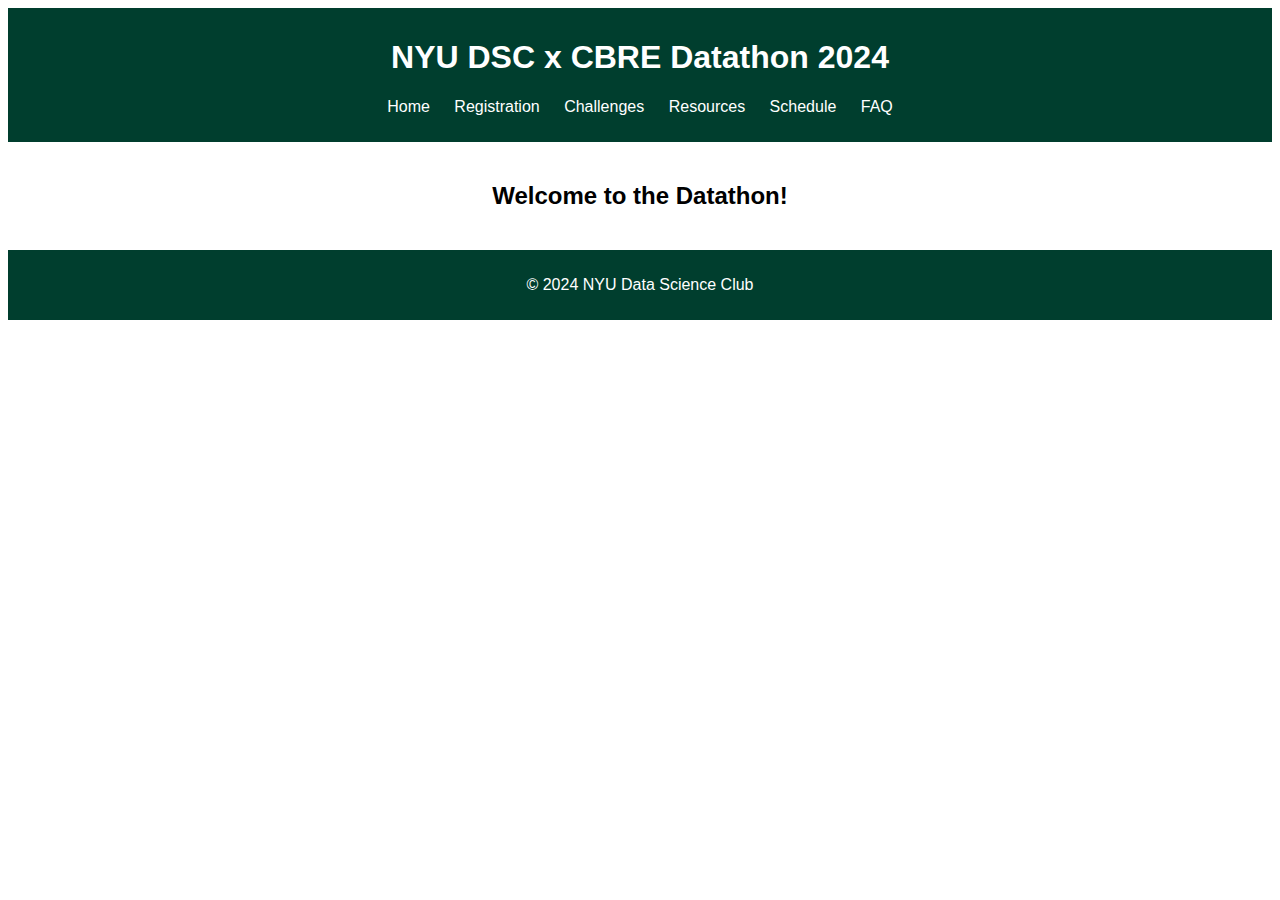
==== index.html @ 9a7a97ea "A template to start with!" ====
<!DOCTYPE html>
<html lang="en">
<head>
    <meta charset="UTF-8">
    <meta name="viewport" content="width=device-width, initial-scale=1.0">
    <title>NYU DSC Datathon 2024</title>
    <link rel="stylesheet" href="./styles/style.css">
    <script src="https://code.jquery.com/jquery-1.10.2.js"></script>
    <script src="./components/navbar/navbar.js"></script>
    <script src="scripts.js"></script>
</head>
<body>
    <div id="navbar-container"><!-- Navigation bar will be loaded here --></div>
    <main>
        <section>
            <h2>Welcome to the Datathon!</h2>
            <!-- Content here -->
        </section>
    </main>
    <footer>
        <p>&copy; 2024 NYU Data Science Club</p>
    </footer>
</body>
</html>
---- styles/style.css ----
:root {
    --cbre-green: #003e2e;
    --cbre-light-green: #01ae83;
    --nyu-violet: #57068C;
    --nyu-black: #000000;
    --nyu-white: #FFFFFF;
}

body {
    font-family: Arial, sans-serif;
    color: var(--nyu-black);
}

header, footer {
    background-color: var(--cbre-green);
    color: var(--nyu-white);
    padding: 10px 0;
    text-align: center;
}

nav ul {
    list-style-type: none;
    padding: 0;
}

nav ul li {
    display: inline;
    margin: 0 10px;
}

nav ul li a {
    color: var(--nyu-white);
    text-decoration: none;
}

main {
    padding: 20px;
    text-align: center;
}
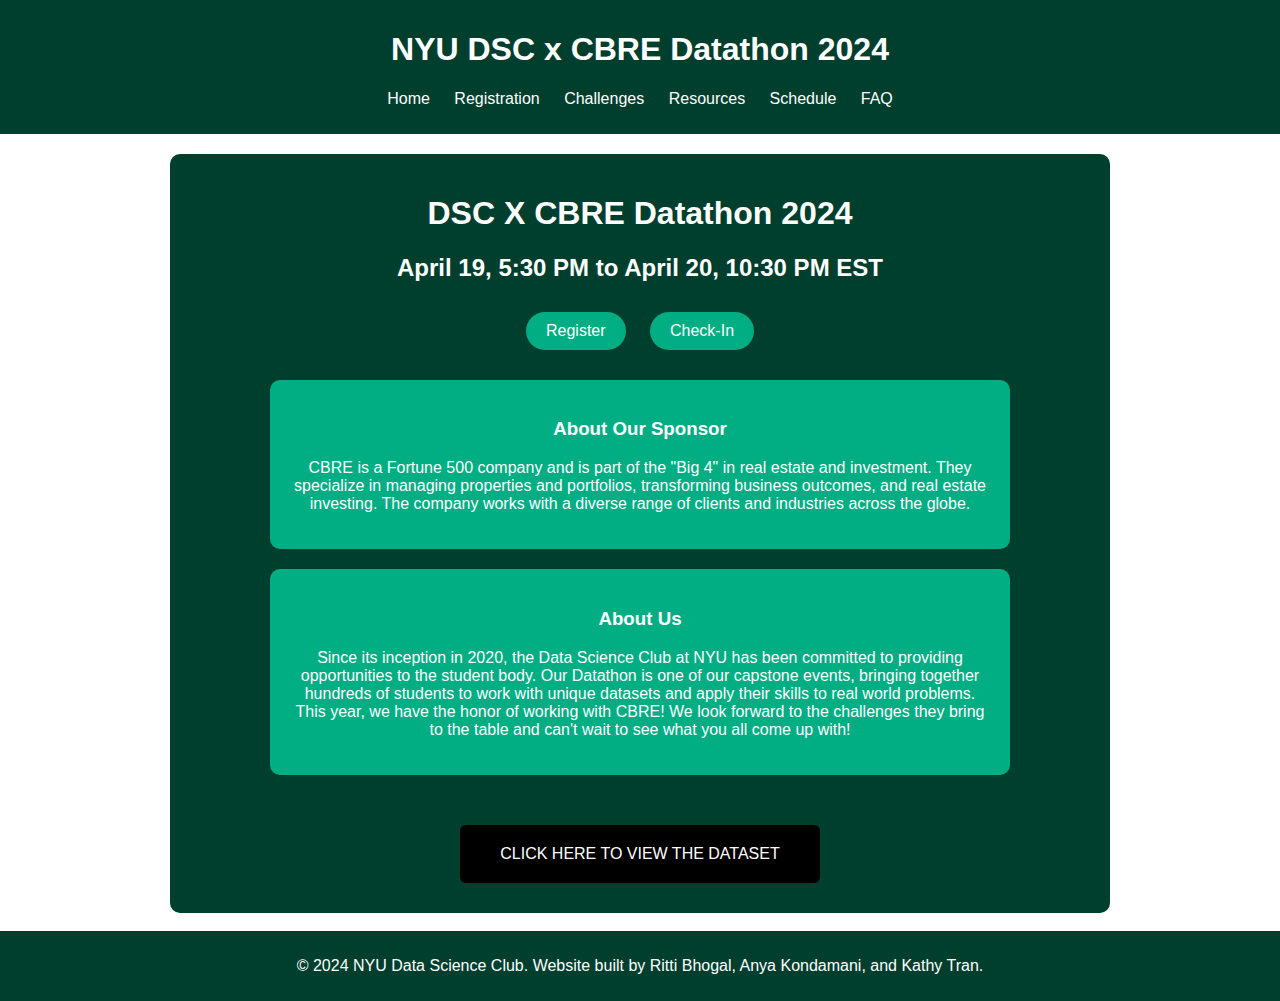
==== commit 81e4f924: "small adjustments" ====
--- a/index.html
+++ b/index.html
@@ -1,24 +1,67 @@
 <!DOCTYPE html>
 <html lang="en">
 <head>
-    <meta charset="UTF-8">
-    <meta name="viewport" content="width=device-width, initial-scale=1.0">
-    <title>NYU DSC Datathon 2024</title>
-    <link rel="stylesheet" href="./styles/style.css">
-    <script src="https://code.jquery.com/jquery-1.10.2.js"></script>
-    <script src="./components/navbar/navbar.js"></script>
-    <script src="scripts.js"></script>
+  <meta charset="UTF-8">
+  <meta name="viewport" content="width=device-width, initial-scale=1.0">
+  <title>NYU DSC Datathon 2024</title>
+  <link rel="stylesheet" href="./styles/style.css">
+  <link rel="stylesheet" href="homepage.css">
+  <script src="https://code.jquery.com/jquery-1.10.2.js"></script>
+  <script src="/components/navbar/navbar.js"></script>
+  <script src="scripts.js"></script>
 </head>
 <body>
-    <div id="navbar-container"><!-- Navigation bar will be loaded here --></div>
-    <main>
-        <section>
-            <h2>Welcome to the Datathon!</h2>
-            <!-- Content here -->
-        </section>
-    </main>
-    <footer>
-        <p>&copy; 2024 NYU Data Science Club</p>
-    </footer>
+  <div id="navbar-container"><!-- Navigation bar will be loaded here --></div>
+
+<script>
+var hackathonDate = new Date("Apr 19, 2024 17:30:00").getTime();
+
+var x = setInterval(function() {
+
+  var now = new Date().getTime();
+  
+  var distance = hackathonDate - now;
+  
+  var days = Math.floor(distance / (1000 * 60 * 60 * 24));
+  var hours = Math.floor((distance % (1000 * 60 * 60 * 24)) / (1000 * 60 * 60));
+  var minutes = Math.floor((distance % (1000 * 60 * 60)) / (1000 * 60));
+  var seconds = Math.floor((distance % (1000 * 60)) / 1000);
+  
+  document.getElementById("countdown").innerHTML = "Time until the Datathon begins: " + days + "d " + hours + "h "
+  + minutes + "m " + seconds + "s ";
+
+  if (distance < 0) {
+    clearInterval(x);
+    document.getElementById("countdown").innerHTML = "The Datathon has started! Good luck!";
+  }
+}, 1000);
+</script>
+  <div class="container">
+    <h1>DSC X CBRE Datathon 2024</h1>
+    <div id="countdown" style="font-size: 36px;"></div>
+    <h2>April 19, 5:30 PM to April 20, 10:30 PM EST</h2>
+    <a href="https://example.com/signup" class="button">Register</a>
+    <a href="https://example.com/checkin" class="button">Check-In</a>
+    <div class="cbre">
+        <h3>About Our Sponsor</h3>
+        <p>CBRE is a Fortune 500 company and is part of the "Big 4" in real estate and investment. They 
+            specialize in managing properties and portfolios, transforming business outcomes, and real estate investing.
+            The company works with a diverse range of clients and industries across the globe. 
+        </p>
+    </div>
+    <div class="us">
+        <h3>About Us</h3>
+        <p>Since its inception in 2020, the Data Science Club at NYU has been committed to providing opportunities to the student body. 
+            Our Datathon is one of our capstone events, bringing together hundreds of students to work with unique datasets and apply their skills to real world problems. 
+            This year, we have the honor of working with CBRE! We look forward to the challenges they bring to the table and can't wait to see what you all come up with!</p>
+    </div>
+    <div class="space">
+        <a href="https://example.com/dataset" class="dataset">CLICK HERE TO VIEW THE DATASET</a>
+    </div>
+  </div>
+  <br><br>
+  <footer>
+    <p>&copy; 2024 NYU Data Science Club. Website built by Ritti Bhogal, Anya Kondamani, and Kathy Tran.</p>
+</footer>
 </body>
 </html>
--- a/homepage.css
+++ b/homepage.css
@@ -0,0 +1,106 @@
+:root {
+    --cbre-green: #003e2e;
+    --cbre-light-green: #01ae83;
+    --nyu-violet: #57068C;
+    --nyu-black: #000000;
+    --nyu-white: #FFFFFF;
+}
+.countdown {
+    text-align: center;
+    margin-top: 50px;
+    font-size: 100px;
+    color: var(--cbre-light-green)
+}
+header, footer {
+    background-color: var(--cbre-green);
+    color: var(--nyu-white);
+    padding: 10px 0;
+    text-align: center;
+}
+nav ul {
+    list-style-type: none;
+    padding: 0;
+}
+
+nav ul li {
+    display: inline;
+    margin: 0 10px;
+}
+
+nav ul li a {
+    color: var(--nyu-white);
+    text-decoration: none;
+}
+
+main {
+    padding: 20px;
+    text-align: center;
+}
+body {
+    font-family: Helvetica, serif;
+    text-align: center;
+    background-color: var(--nyu-white);
+    color: var(--cbre-green); 
+    margin: 0; 
+    padding: 0;
+}
+.container {
+    width: 900px;
+    margin: 50 auto;
+    margin-top: 20px;
+    margin-left: 40;
+    margin-right: 40;
+    background-color: var(--cbre-green); 
+    color: var(--nyu-white);
+    padding: 20px; 
+    border-radius: 10px; 
+    display: inline-block; 
+}
+.button {
+    display: inline-block;
+    padding: 10px 20px;
+    background-color: var(--cbre-light-green);
+    color: var(--nyu-white);
+    text-decoration: none;
+    border-radius: 20px;
+    margin: 10px;
+}
+.button:hover {
+    background-color: var(--nyu-violet);
+}
+.cbre {
+    width: 700px;
+    margin: 50 auto;
+    margin-top: 20px;
+    margin-left: 40;
+    margin-right: 40;
+    background-color: var(--cbre-light-green); 
+    color: var(--nyu-white);
+    padding: 20px; 
+    border-radius: 10px; 
+    display: inline-block; 
+}
+.us {
+    width: 700px;
+    margin: 50 auto;
+    margin-top: 20px;
+    margin-left: 40;
+    margin-right: 40;
+    background-color: var(--cbre-light-green); 
+    color: var(--nyu-white);
+    padding: 20px; 
+    border-radius: 10px; 
+    display: inline-block; 
+}
+.dataset {
+    display: inline-block;
+    padding: 20px 40px;
+    background-color: var(--nyu-black);
+    color: var(--nyu-white);
+    text-decoration: none;
+    border-radius: 6px;
+    margin: 10px;
+}
+.space {
+    padding-top: 40px;
+}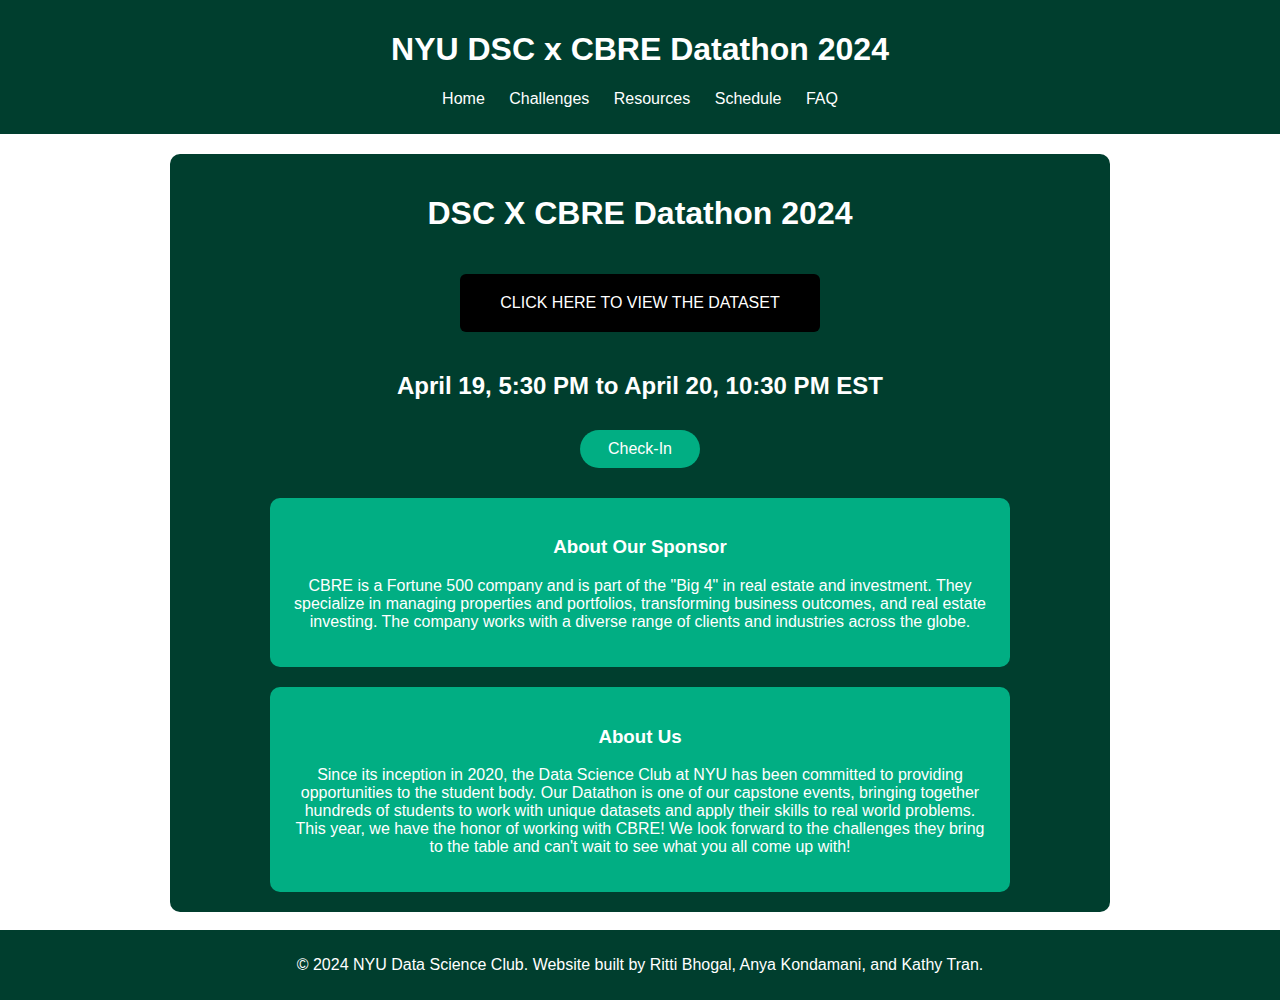
==== commit 92c6c9ca: "Updated HTML + CSS for homepage" ====
--- a/index.html
+++ b/index.html
@@ -14,7 +14,7 @@
   <div id="navbar-container"><!-- Navigation bar will be loaded here --></div>
 
 <script>
-var hackathonDate = new Date("Apr 19, 2024 17:30:00").getTime();
+var hackathonDate = new Date("Apr 20, 2024 22:30:00").getTime();
 
 var x = setInterval(function() {
 
@@ -27,21 +27,23 @@
   var minutes = Math.floor((distance % (1000 * 60 * 60)) / (1000 * 60));
   var seconds = Math.floor((distance % (1000 * 60)) / 1000);
   
-  document.getElementById("countdown").innerHTML = "Time until the Datathon begins: " + days + "d " + hours + "h "
+  document.getElementById("countdown").innerHTML = "Time until submission: " + days + "d " + hours + "h "
   + minutes + "m " + seconds + "s ";
 
   if (distance < 0) {
     clearInterval(x);
-    document.getElementById("countdown").innerHTML = "The Datathon has started! Good luck!";
+    document.getElementById("countdown").innerHTML = "The Datathon has ended! Thanks for participating!";
   }
 }, 1000);
 </script>
   <div class="container">
     <h1>DSC X CBRE Datathon 2024</h1>
+    <div class="space">
+      <a href="https://example.com/dataset" class="dataset">CLICK HERE TO VIEW THE DATASET</a>
+    </div>
     <div id="countdown" style="font-size: 36px;"></div>
     <h2>April 19, 5:30 PM to April 20, 10:30 PM EST</h2>
-    <a href="https://example.com/signup" class="button">Register</a>
-    <a href="https://example.com/checkin" class="button">Check-In</a>
+    <div class="check"><a href="https://example.com/checkin" class="button">Check-In</a></div>
     <div class="cbre">
         <h3>About Our Sponsor</h3>
         <p>CBRE is a Fortune 500 company and is part of the "Big 4" in real estate and investment. They 
@@ -55,9 +57,6 @@
             Our Datathon is one of our capstone events, bringing together hundreds of students to work with unique datasets and apply their skills to real world problems. 
             This year, we have the honor of working with CBRE! We look forward to the challenges they bring to the table and can't wait to see what you all come up with!</p>
     </div>
-    <div class="space">
-        <a href="https://example.com/dataset" class="dataset">CLICK HERE TO VIEW THE DATASET</a>
-    </div>
   </div>
   <br><br>
   <footer>
--- a/homepage.css
+++ b/homepage.css
@@ -56,14 +56,19 @@
     border-radius: 10px; 
     display: inline-block; 
 }
+.check {
+    display: flex;
+    justify-content: center;
+    align-items: center;
+}
 .button {
-    display: inline-block;
     padding: 10px 20px;
     background-color: var(--cbre-light-green);
     color: var(--nyu-white);
     text-decoration: none;
     border-radius: 20px;
     margin: 10px;
+    width: 80px;
 }
 .button:hover {
     background-color: var(--nyu-violet);
@@ -102,5 +107,6 @@
     margin: 10px;
 }
 .space {
-    padding-top: 40px;
+    padding-top: 10px;
+    padding-bottom: 10px;
 }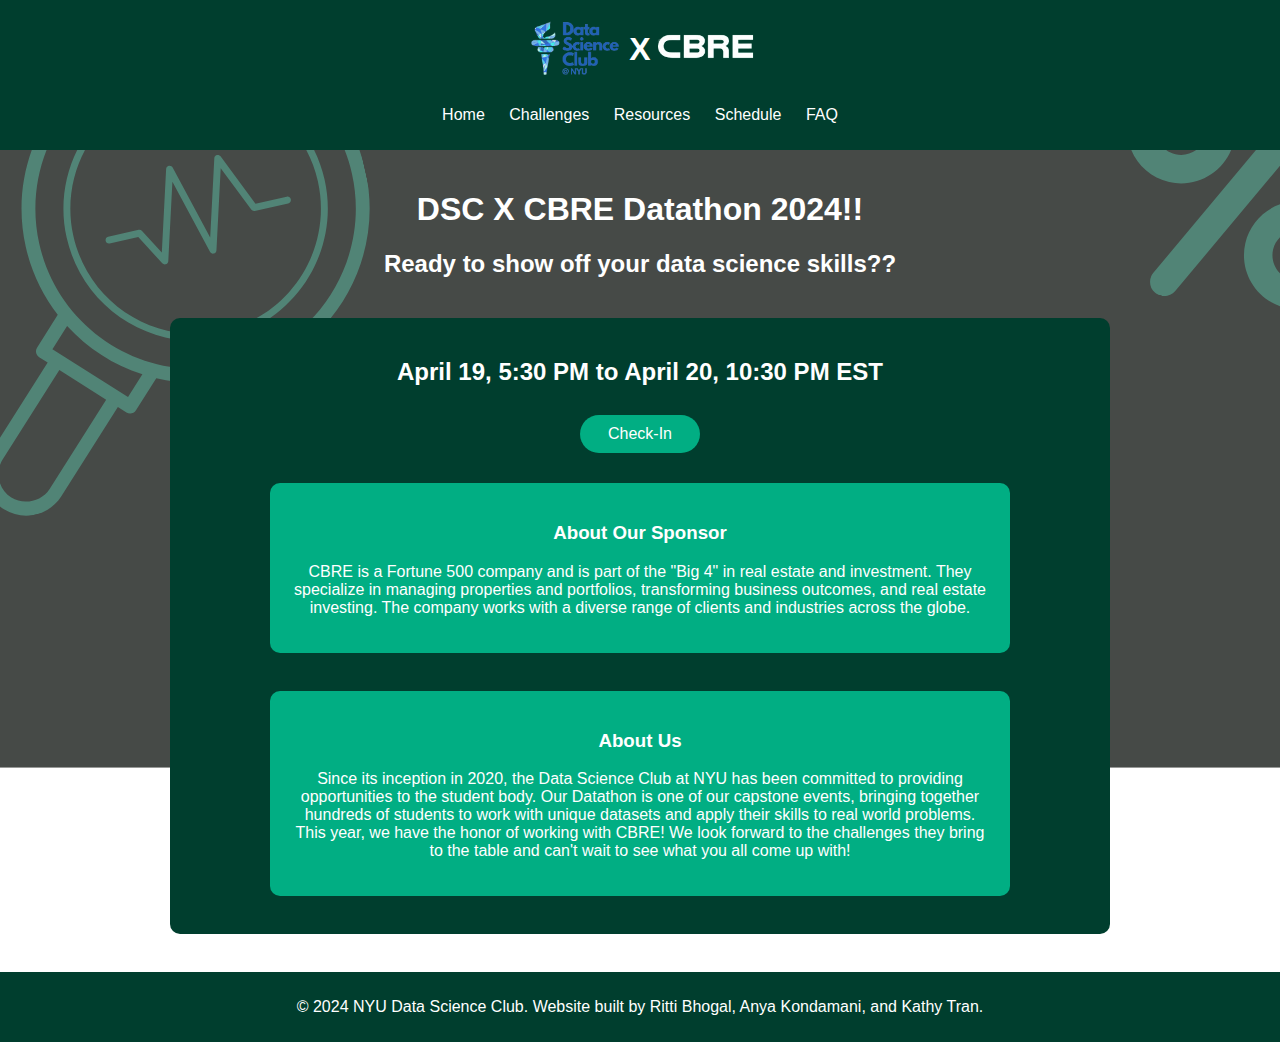
==== commit 312fdb33: "resources + challenges added" ====
--- a/index.html
+++ b/index.html
@@ -5,7 +5,7 @@
   <meta name="viewport" content="width=device-width, initial-scale=1.0">
   <title>NYU DSC Datathon 2024</title>
   <link rel="stylesheet" href="./styles/style.css">
-  <link rel="stylesheet" href="homepage.css">
+  <link rel="stylesheet" href="./styles/homepage.css">
   <script src="https://code.jquery.com/jquery-1.10.2.js"></script>
   <script src="/components/navbar/navbar.js"></script>
   <script src="scripts.js"></script>
@@ -36,11 +36,13 @@
   }
 }, 1000);
 </script>
+<main>
+  <h1>DSC X CBRE Datathon 2024!!</h1>
+  <h2>Ready to show off your data science skills??</h2>
   <div class="container">
-    <h1>DSC X CBRE Datathon 2024</h1>
-    <div class="space">
+    <!-- <div class="space">
       <a href="https://example.com/dataset" class="dataset">CLICK HERE TO VIEW THE DATASET</a>
-    </div>
+    </div> -->
     <div id="countdown" style="font-size: 36px;"></div>
     <h2>April 19, 5:30 PM to April 20, 10:30 PM EST</h2>
     <div class="check"><a href="https://example.com/checkin" class="button">Check-In</a></div>
@@ -51,14 +53,17 @@
             The company works with a diverse range of clients and industries across the globe. 
         </p>
     </div>
+    <br><br>
     <div class="us">
         <h3>About Us</h3>
         <p>Since its inception in 2020, the Data Science Club at NYU has been committed to providing opportunities to the student body. 
             Our Datathon is one of our capstone events, bringing together hundreds of students to work with unique datasets and apply their skills to real world problems. 
             This year, we have the honor of working with CBRE! We look forward to the challenges they bring to the table and can't wait to see what you all come up with!</p>
     </div>
+    <br><br>
   </div>
   <br><br>
+</main>
   <footer>
     <p>&copy; 2024 NYU Data Science Club. Website built by Ritti Bhogal, Anya Kondamani, and Kathy Tran.</p>
 </footer>
--- a/styles/style.css
+++ b/styles/style.css
@@ -1,3 +1,12 @@
+/* This is styling that will exist across all pages*/
+
+main {
+    background-image: url('../assets/background.svg');
+    background-repeat: no-repeat;
+    background-attachment: fixed;
+    color: white;
+}
+
 :root {
     --cbre-green: #003e2e;
     --cbre-light-green: #01ae83;
@@ -8,7 +17,6 @@
 
 body {
     font-family: Arial, sans-serif;
-    color: var(--nyu-black);
 }
 
 header, footer {
@@ -33,7 +41,21 @@
     text-decoration: none;
 }
 
+p a {
+    color: var(--nyu-white);
+    ::selection {
+        color: var(--nyu-violet);
+      }
+}
+
 main {
     padding: 20px;
     text-align: center;
+    section div p {
+        text-align: center;
+    }
 }
+
+.logo {
+    display: inline-block;
+}
--- a/styles/homepage.css
+++ b/styles/homepage.css
@@ -0,0 +1,128 @@
+:root {
+    --cbre-green: #003e2e;
+    --cbre-dark-green: #002119;
+    --cbre-light-green: #01ae83;
+    --nyu-violet: #57068C;
+    --nyu-black: #000000;
+    --nyu-white: #FFFFFF;
+}
+.countdown {
+    text-align: center;
+    margin-top: 50px;
+    font-size: 100px;
+    color: var(--cbre-light-green)
+}
+header, footer {
+    background-color: var(--cbre-green);
+    color: var(--nyu-white);
+    padding: 10px 0;
+    text-align: center;
+}
+nav ul {
+    list-style-type: none;
+    padding: 0;
+}
+
+nav ul li {
+    display: inline;
+    margin: 0 10px;
+}
+
+nav ul li a {
+    color: var(--nyu-white);
+    text-decoration: none;
+}
+
+main div ol li {
+    text-align: left;
+}
+
+main {
+    padding: 20px;
+    text-align: center;
+}
+body {
+    font-family: Helvetica, serif;
+    text-align: center;
+    background-color: var(--nyu-white);
+    margin: 0; 
+    padding: 0;
+}
+.container {
+    width: 900px;
+    margin: 50 auto;
+    margin-top: 20px;
+    margin-left: 40;
+    margin-right: 40;
+    background-color: var(--cbre-green); 
+    color: var(--nyu-white);
+    padding: 20px; 
+    border-radius: 10px; 
+    display: inline-block; 
+}
+.check {
+    display: flex;
+    justify-content: center;
+    align-items: center;
+}
+.button {
+    padding: 10px 20px;
+    background-color: var(--cbre-light-green);
+    color: var(--nyu-white);
+    text-decoration: none;
+    border-radius: 20px;
+    margin: 10px;
+    width: 80px;
+}
+.button:hover {
+    background-color: var(--nyu-violet);
+}
+.cbre {
+    width: 700px;
+    margin: 50 auto;
+    margin-top: 20px;
+    margin-left: 40;
+    margin-right: 40;
+    background-color: var(--cbre-light-green); 
+    color: var(--nyu-white);
+    padding: 20px; 
+    border-radius: 10px; 
+    display: inline-block; 
+}
+
+
+.us {
+    width: 700px;
+    margin: 50 auto;
+    margin-top: 20px;
+    margin-left: 40;
+    margin-right: 40;
+    background-color: var(--cbre-light-green); 
+    color: var(--nyu-white);
+    padding: 20px; 
+    border-radius: 10px; 
+    display: inline-block; 
+}
+
+.c1 {
+    width: 900px;
+}
+
+.dataset {
+    display: inline-block;
+    padding: 20px 40px;
+    background-color: var(--cbre-dark-green);
+    color: var(--nyu-white);
+    text-decoration: none;
+    border-radius: 6px;
+    margin: 10px;
+}
+main div a:hover {
+    background-color: var(--nyu-violet);
+}
+
+
+.space {
+    padding-top: 20px;
+    padding-bottom: 0px;
+}
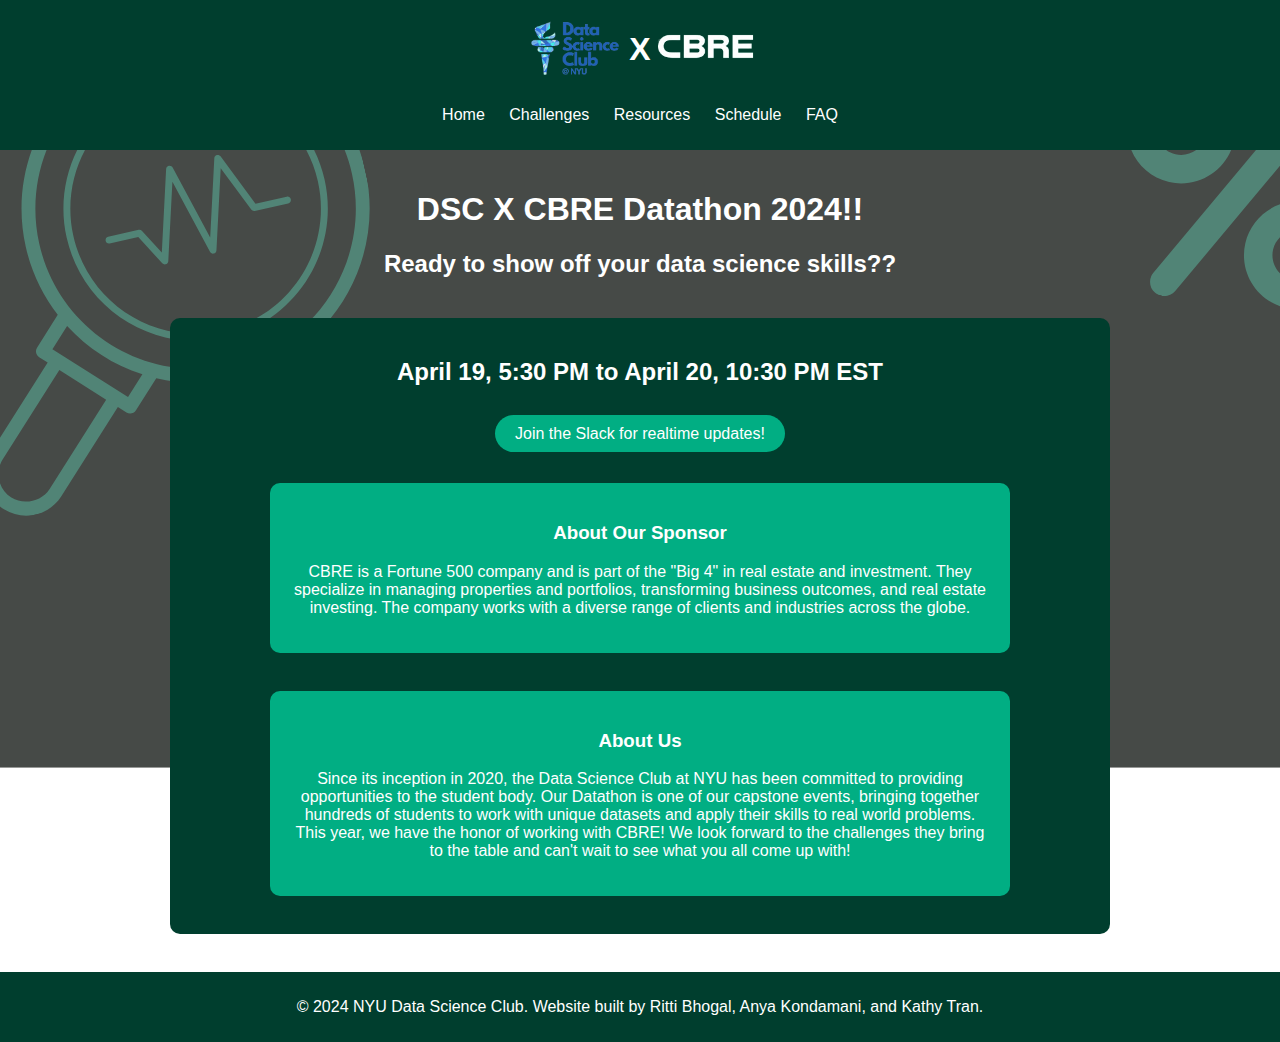
==== commit 6edcf970: "updated faq + countdown" ====
--- a/index.html
+++ b/index.html
@@ -14,7 +14,7 @@
   <div id="navbar-container"><!-- Navigation bar will be loaded here --></div>
 
 <script>
-var hackathonDate = new Date("Apr 20, 2024 22:30:00").getTime();
+var hackathonDate = new Date("Apr 21, 2024 12:00:00").getTime();
 
 var x = setInterval(function() {
 
@@ -45,7 +45,8 @@
     </div> -->
     <div id="countdown" style="font-size: 36px;"></div>
     <h2>April 19, 5:30 PM to April 20, 10:30 PM EST</h2>
-    <div class="check"><a href="https://example.com/checkin" class="button">Check-In</a></div>
+    <!-- <div class="check"><a href="https://example.com/checkin" class="button">Check-In</a></div> -->
+    <div class="check"><a href="https://datascienceclubnyu.slack.com/join/shared_invite/zt-mgqrd0ok-8gDn_28fOQWFLrnHIujS_Q#/shared-invite/email" class="button">Join the Slack for realtime updates!</a></div>
     <div class="cbre">
         <h3>About Our Sponsor</h3>
         <p>CBRE is a Fortune 500 company and is part of the "Big 4" in real estate and investment. They 
--- a/styles/homepage.css
+++ b/styles/homepage.css
@@ -1,6 +1,6 @@
 :root {
     --cbre-green: #003e2e;
-    --cbre-dark-green: #002119;
+    --cbre-dark-green: #00251c;
     --cbre-light-green: #01ae83;
     --nyu-violet: #57068C;
     --nyu-black: #000000;
@@ -61,9 +61,11 @@
     display: inline-block; 
 }
 .check {
-    display: flex;
+    display: inline-block;
     justify-content: center;
     align-items: center;
+    margin-top: 20px;
+    margin-bottom: 20px;
 }
 .button {
     padding: 10px 20px;
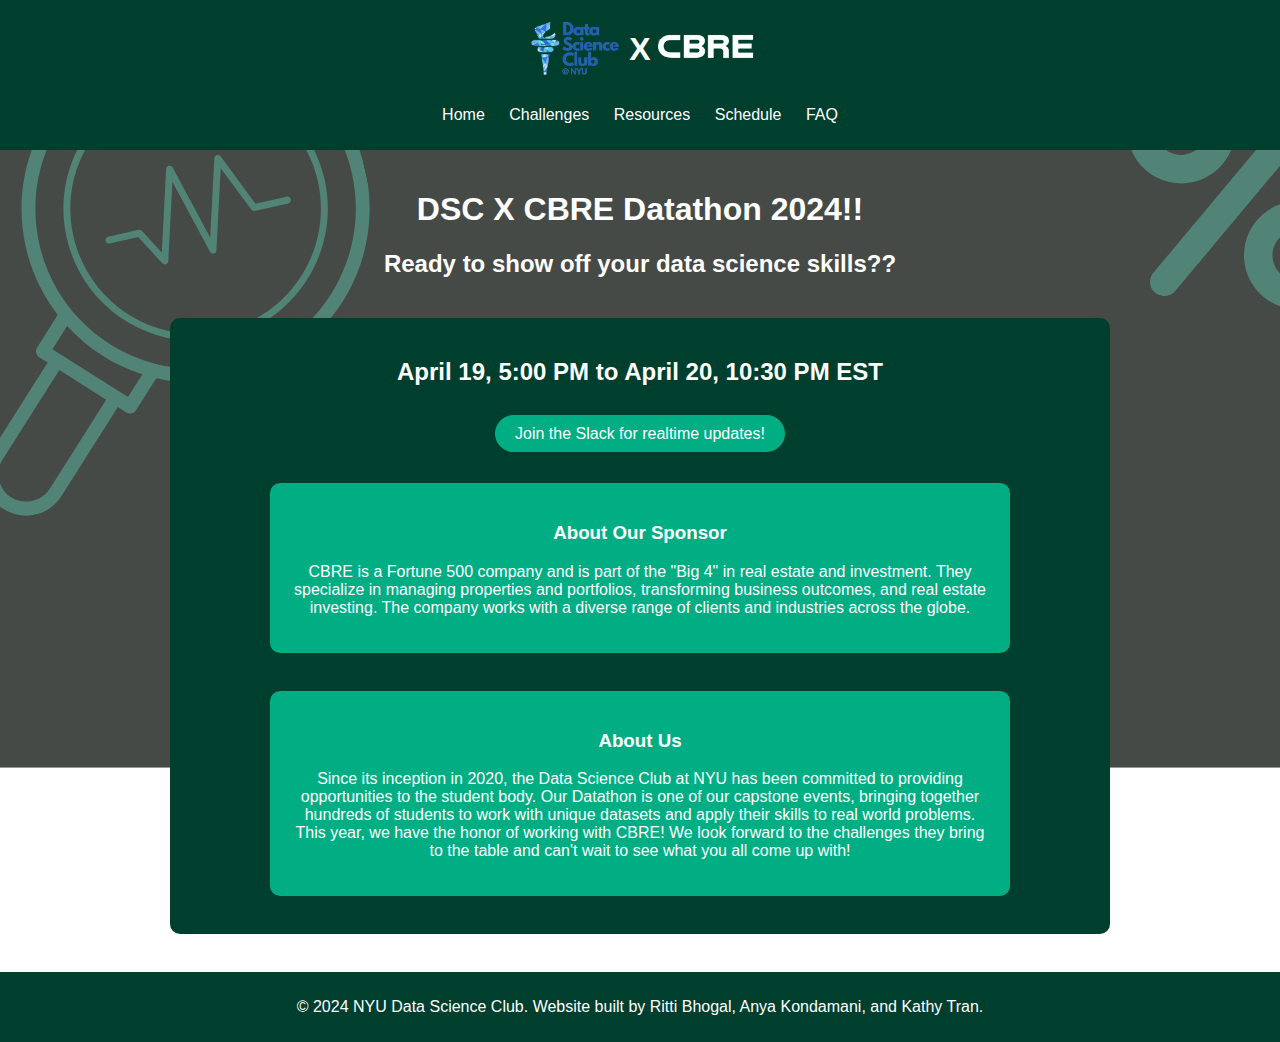
==== commit 83ee9db6: "dumb date thing" ====
--- a/index.html
+++ b/index.html
@@ -44,7 +44,7 @@
       <a href="https://example.com/dataset" class="dataset">CLICK HERE TO VIEW THE DATASET</a>
     </div> -->
     <div id="countdown" style="font-size: 36px;"></div>
-    <h2>April 19, 5:30 PM to April 20, 10:30 PM EST</h2>
+    <h2>April 19, 5:00 PM to April 20, 10:30 PM EST</h2>
     <!-- <div class="check"><a href="https://example.com/checkin" class="button">Check-In</a></div> -->
     <div class="check"><a href="https://datascienceclubnyu.slack.com/join/shared_invite/zt-mgqrd0ok-8gDn_28fOQWFLrnHIujS_Q#/shared-invite/email" class="button">Join the Slack for realtime updates!</a></div>
     <div class="cbre">
